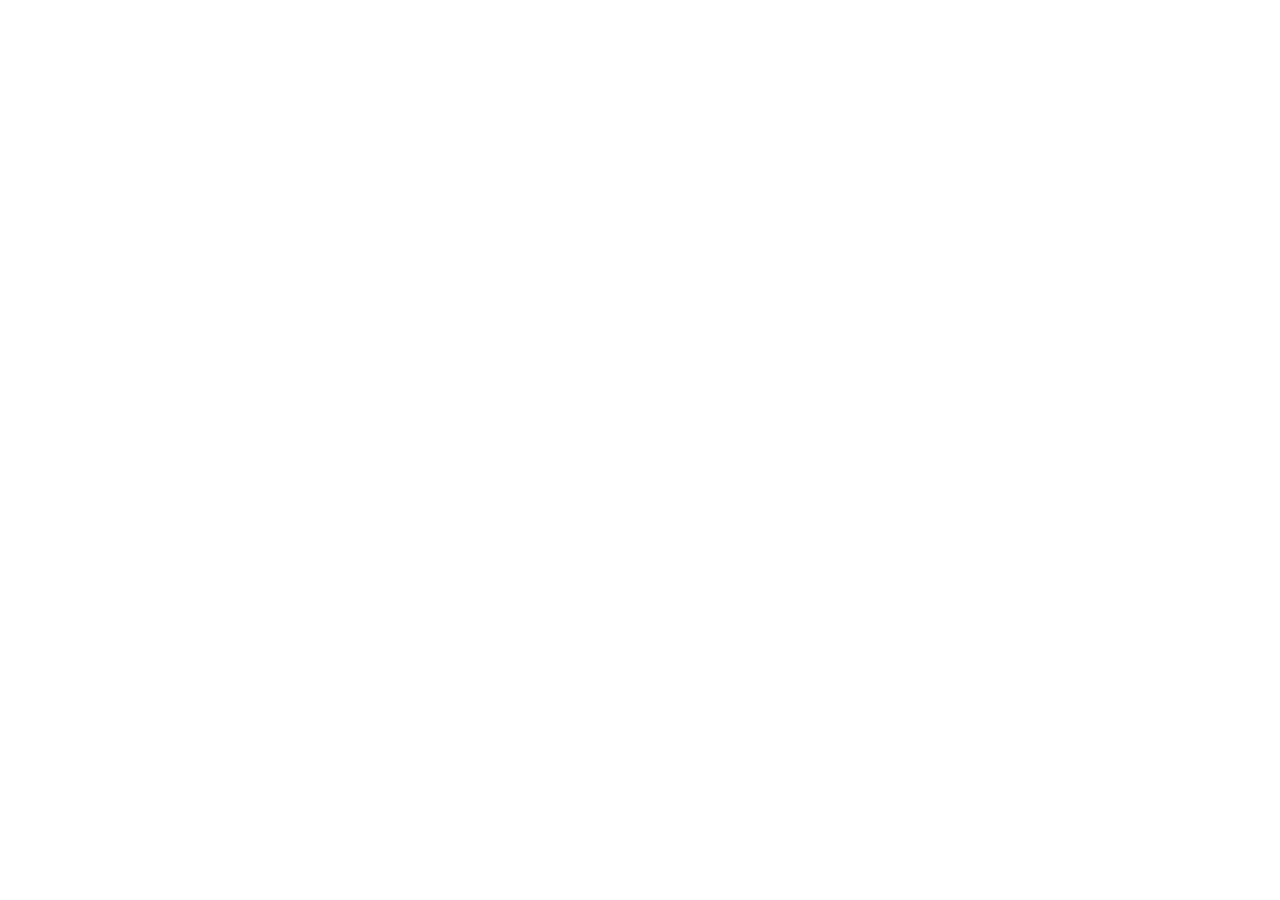
==== index.html @ 2e9e4c69 "Initial commit" ====
<!DOCTYPE html>
<html lang="en">

<head>
    <meta charset="UTF-8">
    <meta name="viewport" content="width=device-width, initial-scale=1.0">
    <title>Memory game</title>

    <script src="bootstrap.bundle.min.js"></script>
    <link rel="stylesheet" href="bootstrap.min.css">
    <script src="jquery-4.0.0.min.js"></script>

    <script src="script.js"></script>
    <link rel="stylesheet" href="style.css">
</head>

<body>

</body>

</html>
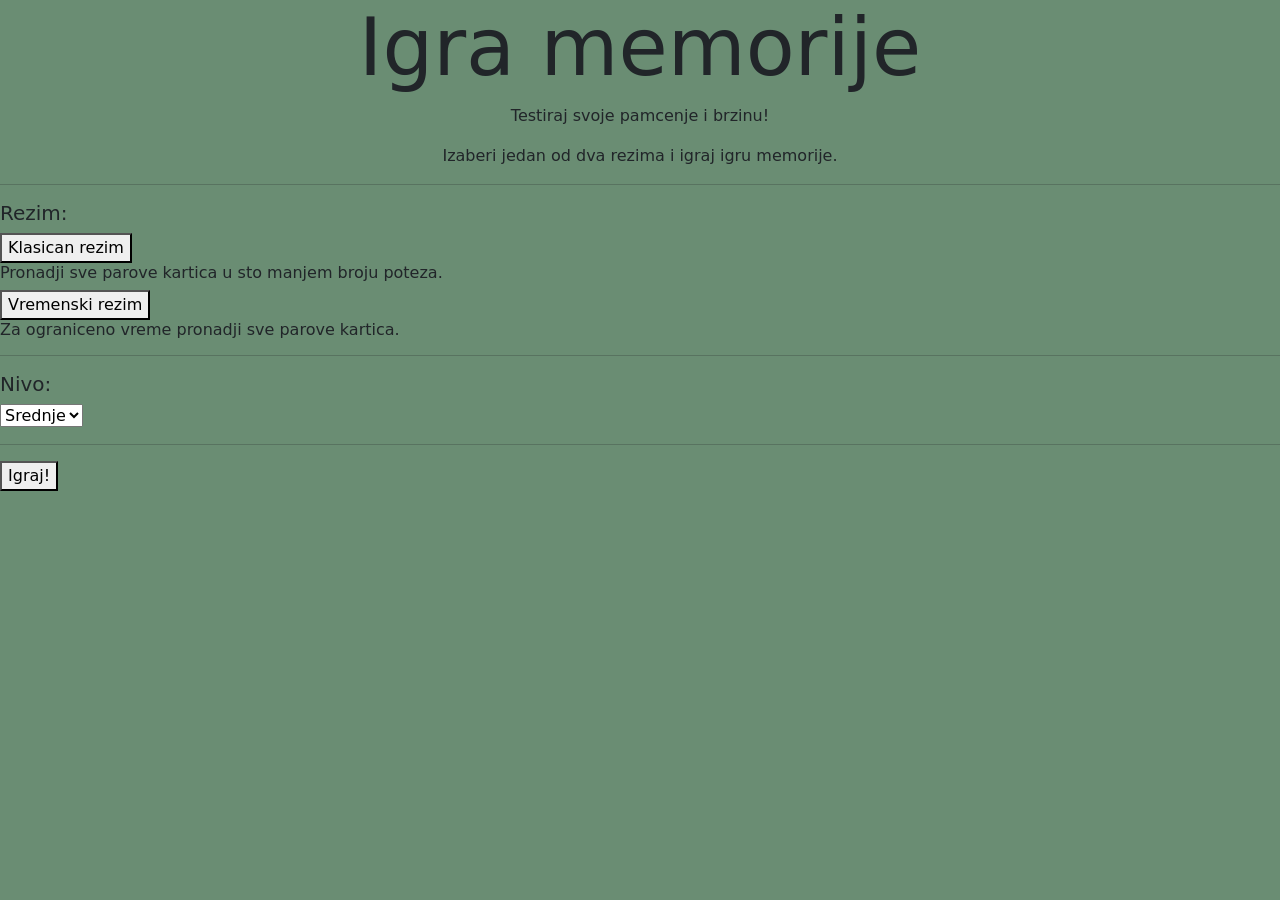
==== commit 55e66d03: "Add main page" ====
--- a/index.html
+++ b/index.html
@@ -4,7 +4,7 @@
 <head>
     <meta charset="UTF-8">
     <meta name="viewport" content="width=device-width, initial-scale=1.0">
-    <title>Memory game</title>
+    <title>Igra memorije</title>
 
     <script src="bootstrap.bundle.min.js"></script>
     <link rel="stylesheet" href="bootstrap.min.css">
@@ -14,8 +14,51 @@
     <link rel="stylesheet" href="style.css">
 </head>
 
-<body>
-
+<body class="main-page">
+    <div class="cont background">
+        <div class="main">
+            <div class="header text-center">
+                <h1 class="display-1">
+                    Igra memorije
+                </h1>
+                <p>
+                    Testiraj svoje pamcenje i brzinu!
+                </p>
+                <p>
+                    Izaberi jedan od dva rezima i igraj igru memorije.
+                </p>
+            </div>
+            <hr>
+            <div class="btns">
+                <div class="btn-cont">
+                    <h5>Rezim:</h5>
+                    <button class="mode selected-mode" id="classic">Klasican rezim</button>
+                    <h6>Pronadji sve parove kartica u sto manjem broju poteza.</h6>
+                </div>
+                <div class="btn-cont">
+                    <button class="mode" id="timed">Vremenski rezim</button>
+                    <h6>Za ograniceno vreme pronadji sve parove kartica.</h6>
+                </div>
+            </div>
+            <hr>
+            <div class="btns">
+                <div class="btn-cont">
+                    <h5>Nivo:</h5>
+                    <select name="lvl" id="lvl">
+                        <option value="1">Lako</option>
+                        <option value="2" selected>Srednje</option>
+                        <option value="3">Tesko</option>
+                    </select>
+                </div>
+            </div>
+            <hr>
+            <div class="btns">
+                <div class="btn-cont">
+                    <button id="start">Igraj!</button>
+                </div>
+            </div>
+        </div>
+    </div>
 </body>
 
 </html>
--- a/style.css
+++ b/style.css
@@ -0,0 +1,37 @@
+:root {
+    --bg-green:     #6A8D73;
+    --black:        #07020D;
+    --light:        #F1E9DB;
+    --light-hover:  #e4bc78;
+    --blue:         #0353A4;
+}
+
+.background {
+    background-color: var(--bg-green);
+    height: 100vh;
+}
+
+.picture-card {
+    width: 150px;
+    height: 150px;
+    border: 4px solid var(--black);
+    border-radius: 8px;
+    background: url("./img/pic2.png") no-repeat center;
+    background-color: var(--light);
+    margin: 4px;
+}
+
+.picture-card:hover {
+    background-color: var(--light-hover);
+    transition: 150ms;
+    transform: scale(1.02);
+}
+
+.picture-grid {
+    display: flex;
+    justify-content: center;
+    align-items: center;
+    flex-direction: column;
+    height: 100%;
+}
+
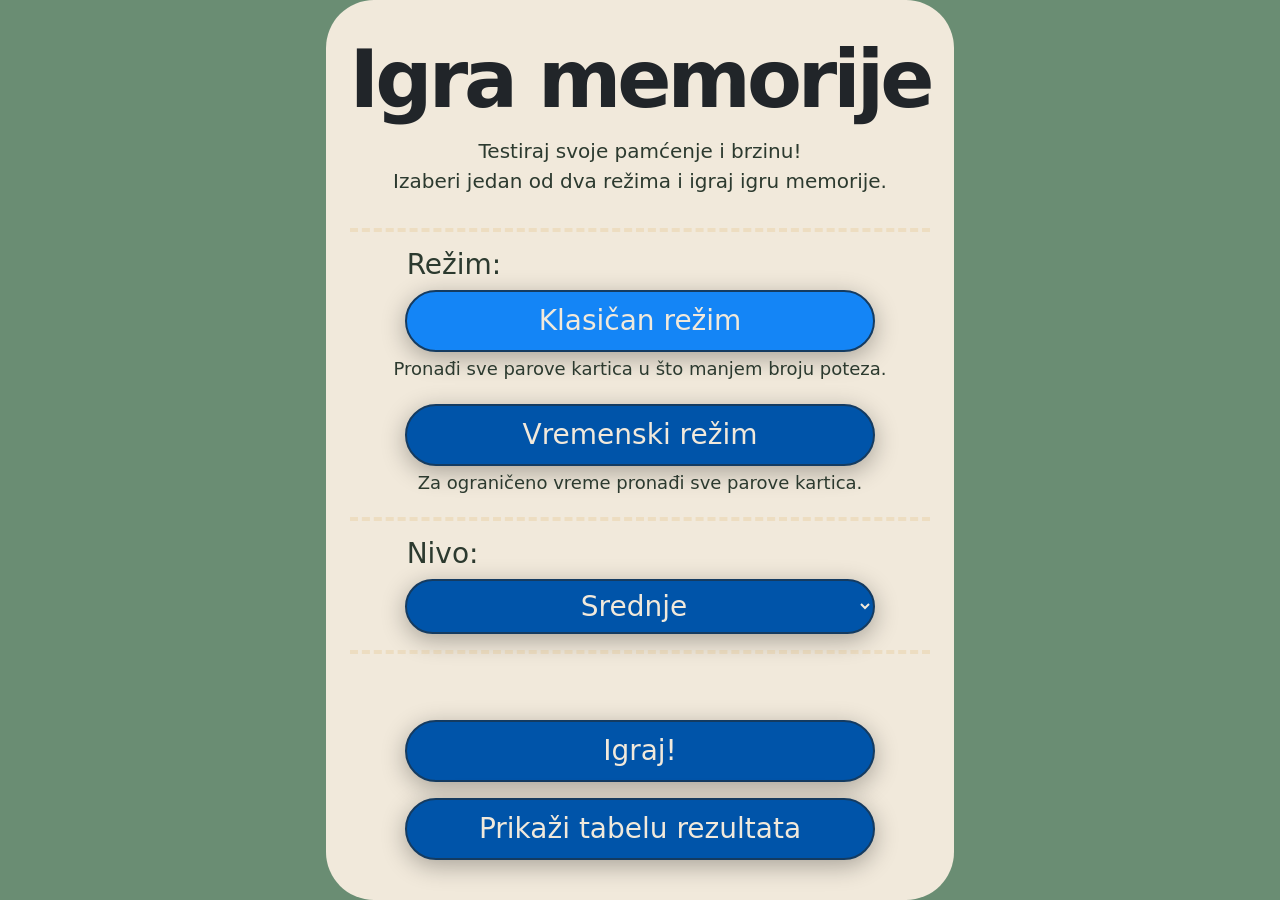
==== commit 2f125626: "Fix letters" ====
--- a/index.html
+++ b/index.html
@@ -22,22 +22,22 @@
                     Igra memorije
                 </h1>
                 <p>
-                    Testiraj svoje pamcenje i brzinu!
+                    Testiraj svoje pamćenje i brzinu!
                 </p>
                 <p>
-                    Izaberi jedan od dva rezima i igraj igru memorije.
+                    Izaberi jedan od dva režima i igraj igru memorije.
                 </p>
             </div>
             <hr>
             <div class="btns">
                 <div class="btn-cont">
-                    <h5>Rezim:</h5>
-                    <button class="mode selected-mode" id="classic">Klasican rezim</button>
-                    <h6>Pronadji sve parove kartica u sto manjem broju poteza.</h6>
+                    <h5>Režim:</h5>
+                    <button class="mode selected-mode" id="classic">Klasičan režim</button>
+                    <h6>Pronađi sve parove kartica u što manjem broju poteza.</h6>
                 </div>
                 <div class="btn-cont">
-                    <button class="mode" id="timed">Vremenski rezim</button>
-                    <h6>Za ograniceno vreme pronadji sve parove kartica.</h6>
+                    <button class="mode" id="timed">Vremenski režim</button>
+                    <h6>Za ograničeno vreme pronađi sve parove kartica.</h6>
                 </div>
             </div>
             <hr>
@@ -47,7 +47,7 @@
                     <select name="lvl" id="lvl">
                         <option value="1">Lako</option>
                         <option value="2" selected>Srednje</option>
-                        <option value="3">Tesko</option>
+                        <option value="3">Teško</option>
                     </select>
                 </div>
             </div>
@@ -56,6 +56,9 @@
                 <div class="btn-cont">
                     <button id="start">Igraj!</button>
                 </div>
+                <div class="btn-cont">
+                    <button id="openScores">Prikaži tabelu rezultata</button>
+                </div>
             </div>
         </div>
     </div>
--- a/style.css
+++ b/style.css
@@ -1,14 +1,192 @@
 :root {
     --bg-green:     #6A8D73;
     --black:        #07020D;
+    --dark-green:   #2C3A2F;
     --light:        #F1E9DB;
     --light-hover:  #e4bc78;
-    --blue:         #0353A4;
+    --blue:         #0054a9;
+    --blue-selected:  #1485f6;
+    --blue-hover:  #399afb;
+    --light-blue:   #143b61;
+    --darker-blue:   #498acb;
+
+    color: var(--black)
 }
 
 .background {
     background-color: var(--bg-green);
     height: 100vh;
+    display: flex;
+    flex-direction: column;
+}
+
+
+.cont {
+    display: flex;
+    align-items: center;
+    justify-content: center;
+}
+
+.main, .end-cont, .score {
+    display: flex;
+    flex-direction: column;
+    align-items: center;
+    background-color: var(--light);
+    border-radius: 48px;
+    padding: 24px;
+}
+
+.end-cont {
+    min-height: 25%;
+    min-width: 35%;
+    justify-content: center;
+}
+
+.main, .score{
+    min-height: 55%;
+    min-width: 40%;
+}
+
+.score {
+    gap: 40px
+}
+
+.main div {
+    padding: 8px 0px;
+}
+
+.main hr, .score hr {
+    width: 100%;
+    border-top: 4px dashed var(--light-hover);
+    margin: 0;
+}
+
+.header {
+    margin-bottom: 24px;
+}
+
+.header h1{
+    letter-spacing: -4px;
+    font-weight: bolder
+}
+
+.header p {
+    color: var(--dark-green);
+    font-size: 20px;
+    margin-bottom: 0;
+}
+
+.main button, .main select, .end-cont button, .score button{
+    background-color: var(--blue);
+    color: var(--light);
+    font-size: 28px;
+    border: 2px solid var(--light-blue);
+    border-radius: 48px;
+    padding: 8px;
+    text-align: center;
+    user-select: none;
+    box-shadow: rgba(0, 0, 0, 0.3) 0px 6px 24px 0px;
+}
+
+.main button, .main select, #playAgain, .score button, #returnToStart{
+    width: 90%;
+}
+
+.end-cont button {
+    width: 45%;
+}
+
+.main button:hover, .main select:hover, .main button.selected-mode:hover, .end-cont button:hover, .score button:hover{
+    background-color: var(--blue-hover);
+    transform: scale(1.01);
+    transition: 500;
+}
+
+.main button.selected-mode {
+    background-color: var(--blue-selected);
+}
+
+.end-cont span, .end-cont input[type="text"]{
+    font-size: 36px;
+    color: var(--dark-green);
+}
+
+.end-cont input[type="text"] {
+    width: 45%;
+    text-align: center;
+    border-radius: 24px;
+}
+
+.input-cont {
+    display: flex;
+    justify-content: center;
+    gap: 24px;
+    align-items: center;
+    padding: 24px 0 8px;
+    width: 100%;
+}
+
+.btns {
+    width: min(550px, 90%);
+}
+
+.btns:last-of-type {
+    margin-top: 50px;
+}
+
+.btn-cont {
+    width: 100%;
+    display: flex;
+    flex-direction: column;
+    align-items: center;
+    justify-content: center;
+}
+
+.btn-cont h6 {
+    color: var(--dark-green);
+    font-size: 18px;
+    padding-top: 6px;
+}
+
+.btn-cont h5 {
+    color: var(--dark-green);
+    font-size: 28px;
+    width: 100%;
+    padding-left: 28px;
+}
+
+.game-header {
+    display: flex;
+    justify-content: space-between;
+    font-size: 36px;
+    color: var(--light);
+    flex-grow: 0;
+    padding: 0px 24px;
+}
+
+.game-header-cont {
+    display: flex;
+    justify-content: end;
+    gap: 48px;
+    font-weight: bold;
+
+    user-select: none;
+}
+
+.game-header-cont a{
+    font-size: 72px;
+    font-weight: bold;
+    text-decoration: none;
+    color: var(--light);
+}
+
+.game-header-cont a:hover {
+    transform: scale(1.1);
+    transition: 250;
+}
+
+.game-header-cont div {
+    padding-top: 36px;
 }
 
 .picture-card {
@@ -16,7 +194,7 @@
     height: 150px;
     border: 4px solid var(--black);
     border-radius: 8px;
-    background: url("./img/pic2.png") no-repeat center;
+    background: no-repeat center;
     background-color: var(--light);
     margin: 4px;
 }
@@ -32,6 +210,100 @@
     justify-content: center;
     align-items: center;
     flex-direction: column;
+    flex-grow: 1;
+}
+
+.hidden {
+    background-image: url("img/hidden.png");
+}
+
+.picture-card-1:not(.hidden) {
+    background-image: url("img/pic1.png");
+}
+.picture-card-2:not(.hidden) {
+    background-image: url("img/pic2.png");
+}
+.picture-card-3:not(.hidden) {
+    background-image: url("img/pic3.png");
+}
+.picture-card-4:not(.hidden) {
+    background-image: url("img/pic4.png");
+}
+.picture-card-5:not(.hidden) {
+    background-image: url("img/pic5.png");
+}
+.picture-card-6:not(.hidden) {
+    background-image: url("img/pic6.png");
+}
+.picture-card-7:not(.hidden) {
+    background-image: url("img/pic7.png");
+}
+.picture-card-8:not(.hidden) {
+    background-image: url("img/pic8.png");
+}
+.picture-card-9:not(.hidden) {
+    background-image: url("img/pic9.png");
+}
+.picture-card-10:not(.hidden) {
+    background-image: url("img/pic10.png");
+}
+.picture-card-11:not(.hidden) {
+    background-image: url("img/pic11.png");
+}
+.picture-card-12:not(.hidden) {
+    background-image: url("img/pic12.png");
+}
+.picture-card-13:not(.hidden) {
+    background-image: url("img/pic13.png");
+}
+.picture-card-14:not(.hidden) {
+    background-image: url("img/pic14.png");
+}
+.picture-card-15:not(.hidden) {
+    background-image: url("img/pic15.png");
+}
+
+.end-game{
+    position: absolute;
+    z-index: 100;
     height: 100%;
-}
-
+    width: 100%;
+    background: rgb(0,0,0,0.4);
+    display: flex;
+    align-items: center;
+    justify-content: center;
+}
+
+.end-game.hidden-end {
+    display: none;
+}
+
+.scoreboard {
+    width: 100%;
+    font-size: 28px;
+    color: var(--dark-green);
+    font-family: 'Courier New', Courier, monospace;
+    padding: 0 24px;
+}
+
+.scoreboard table {
+    width: 100%;
+    border-radius: 12px;
+}
+
+.scoreboard td {
+    padding: 6px;
+}
+
+.scoreboard tr:not(:last-child) {
+    border-bottom: 1px solid var(--light-hover);
+}
+
+td.name {
+    width: 40%;
+}
+
+td.score-res {
+    text-align: end;
+    width: 40%;
+}
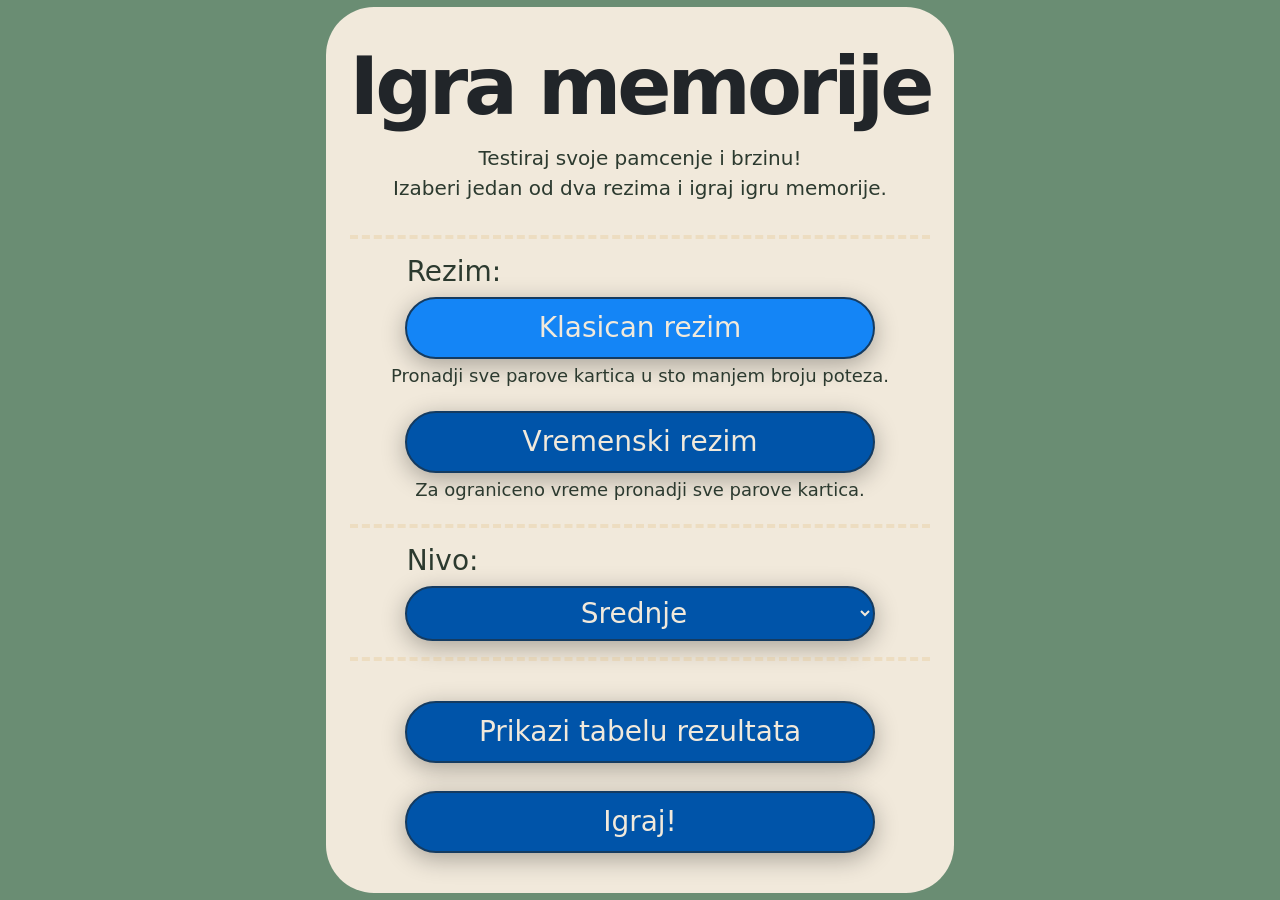
==== commit 38a3585e: "Add show scores button to main" ====
--- a/index.html
+++ b/index.html
@@ -22,22 +22,22 @@
                     Igra memorije
                 </h1>
                 <p>
-                    Testiraj svoje pamćenje i brzinu!
+                    Testiraj svoje pamcenje i brzinu!
                 </p>
                 <p>
-                    Izaberi jedan od dva režima i igraj igru memorije.
+                    Izaberi jedan od dva rezima i igraj igru memorije.
                 </p>
             </div>
             <hr>
             <div class="btns">
                 <div class="btn-cont">
-                    <h5>Režim:</h5>
-                    <button class="mode selected-mode" id="classic">Klasičan režim</button>
-                    <h6>Pronađi sve parove kartica u što manjem broju poteza.</h6>
+                    <h5>Rezim:</h5>
+                    <button class="mode selected-mode" id="classic">Klasican rezim</button>
+                    <h6>Pronadji sve parove kartica u sto manjem broju poteza.</h6>
                 </div>
                 <div class="btn-cont">
-                    <button class="mode" id="timed">Vremenski režim</button>
-                    <h6>Za ograničeno vreme pronađi sve parove kartica.</h6>
+                    <button class="mode" id="timed">Vremenski rezim</button>
+                    <h6>Za ograniceno vreme pronadji sve parove kartica.</h6>
                 </div>
             </div>
             <hr>
@@ -47,17 +47,17 @@
                     <select name="lvl" id="lvl">
                         <option value="1">Lako</option>
                         <option value="2" selected>Srednje</option>
-                        <option value="3">Teško</option>
+                        <option value="3">Tesko</option>
                     </select>
                 </div>
             </div>
             <hr>
             <div class="btns">
                 <div class="btn-cont">
-                    <button id="start">Igraj!</button>
+                    <button id="openScores">Prikazi tabelu rezultata</button>
                 </div>
                 <div class="btn-cont">
-                    <button id="openScores">Prikaži tabelu rezultata</button>
+                    <button id="start">Igraj!</button>
                 </div>
             </div>
         </div>
--- a/style.css
+++ b/style.css
@@ -127,11 +127,14 @@
 }
 
 .btns {
+    display: flex;
+    flex-direction: column;
     width: min(550px, 90%);
 }
 
 .btns:last-of-type {
-    margin-top: 50px;
+    margin-top: 24px;
+    gap: 12px;
 }
 
 .btn-cont {
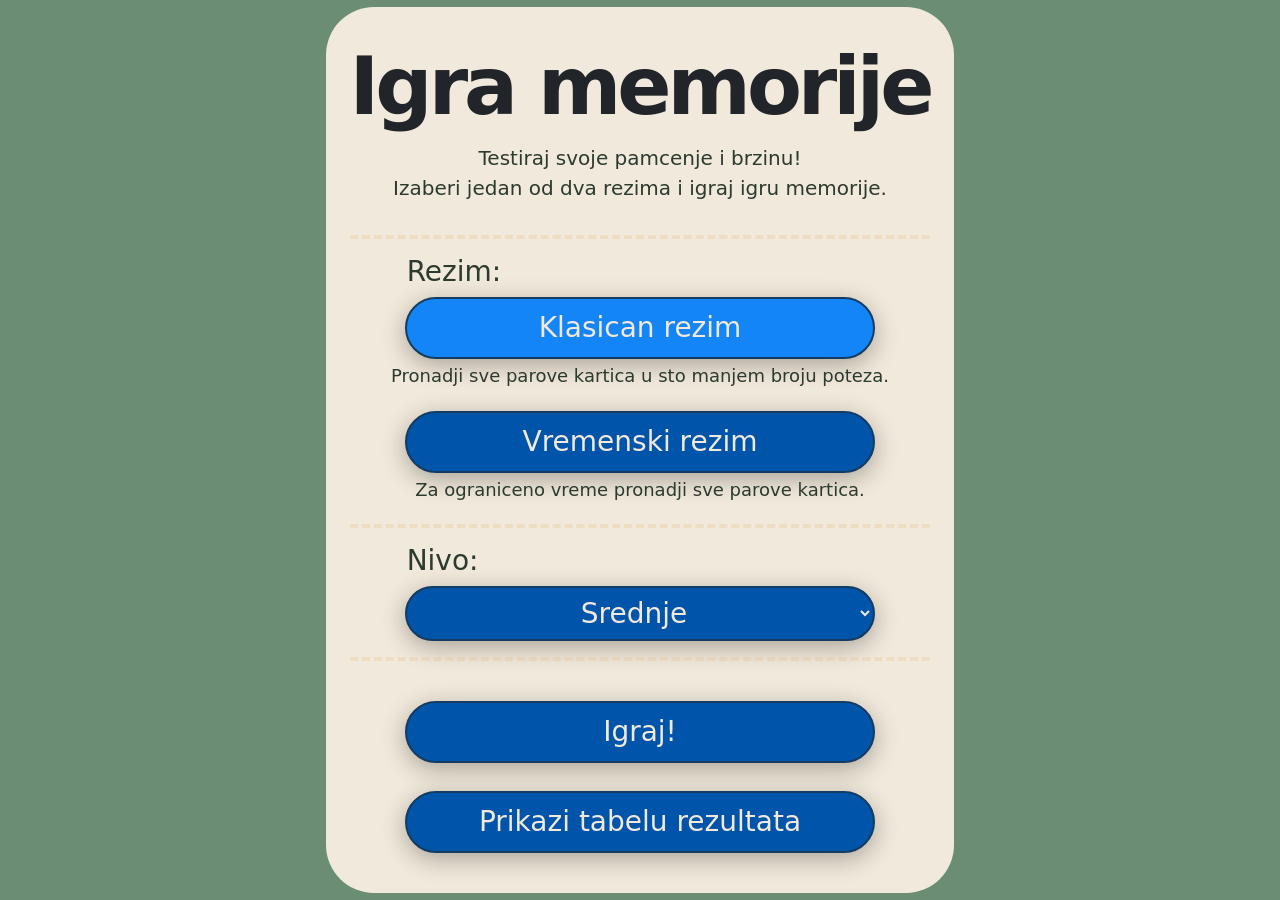
==== commit 3122c9d5: "Minor html edit" ====
--- a/index.html
+++ b/index.html
@@ -54,10 +54,10 @@
             <hr>
             <div class="btns">
                 <div class="btn-cont">
-                    <button id="openScores">Prikazi tabelu rezultata</button>
+                    <button id="start">Igraj!</button>
                 </div>
                 <div class="btn-cont">
-                    <button id="start">Igraj!</button>
+                    <button id="openScores">Prikazi tabelu rezultata</button>
                 </div>
             </div>
         </div>
--- a/style.css
+++ b/style.css
@@ -13,9 +13,13 @@
     color: var(--black)
 }
 
+body {
+    height: 100%;
+}
+
 .background {
     background-color: var(--bg-green);
-    height: 100vh;
+    min-height: 100vh;
     display: flex;
     flex-direction: column;
 }
